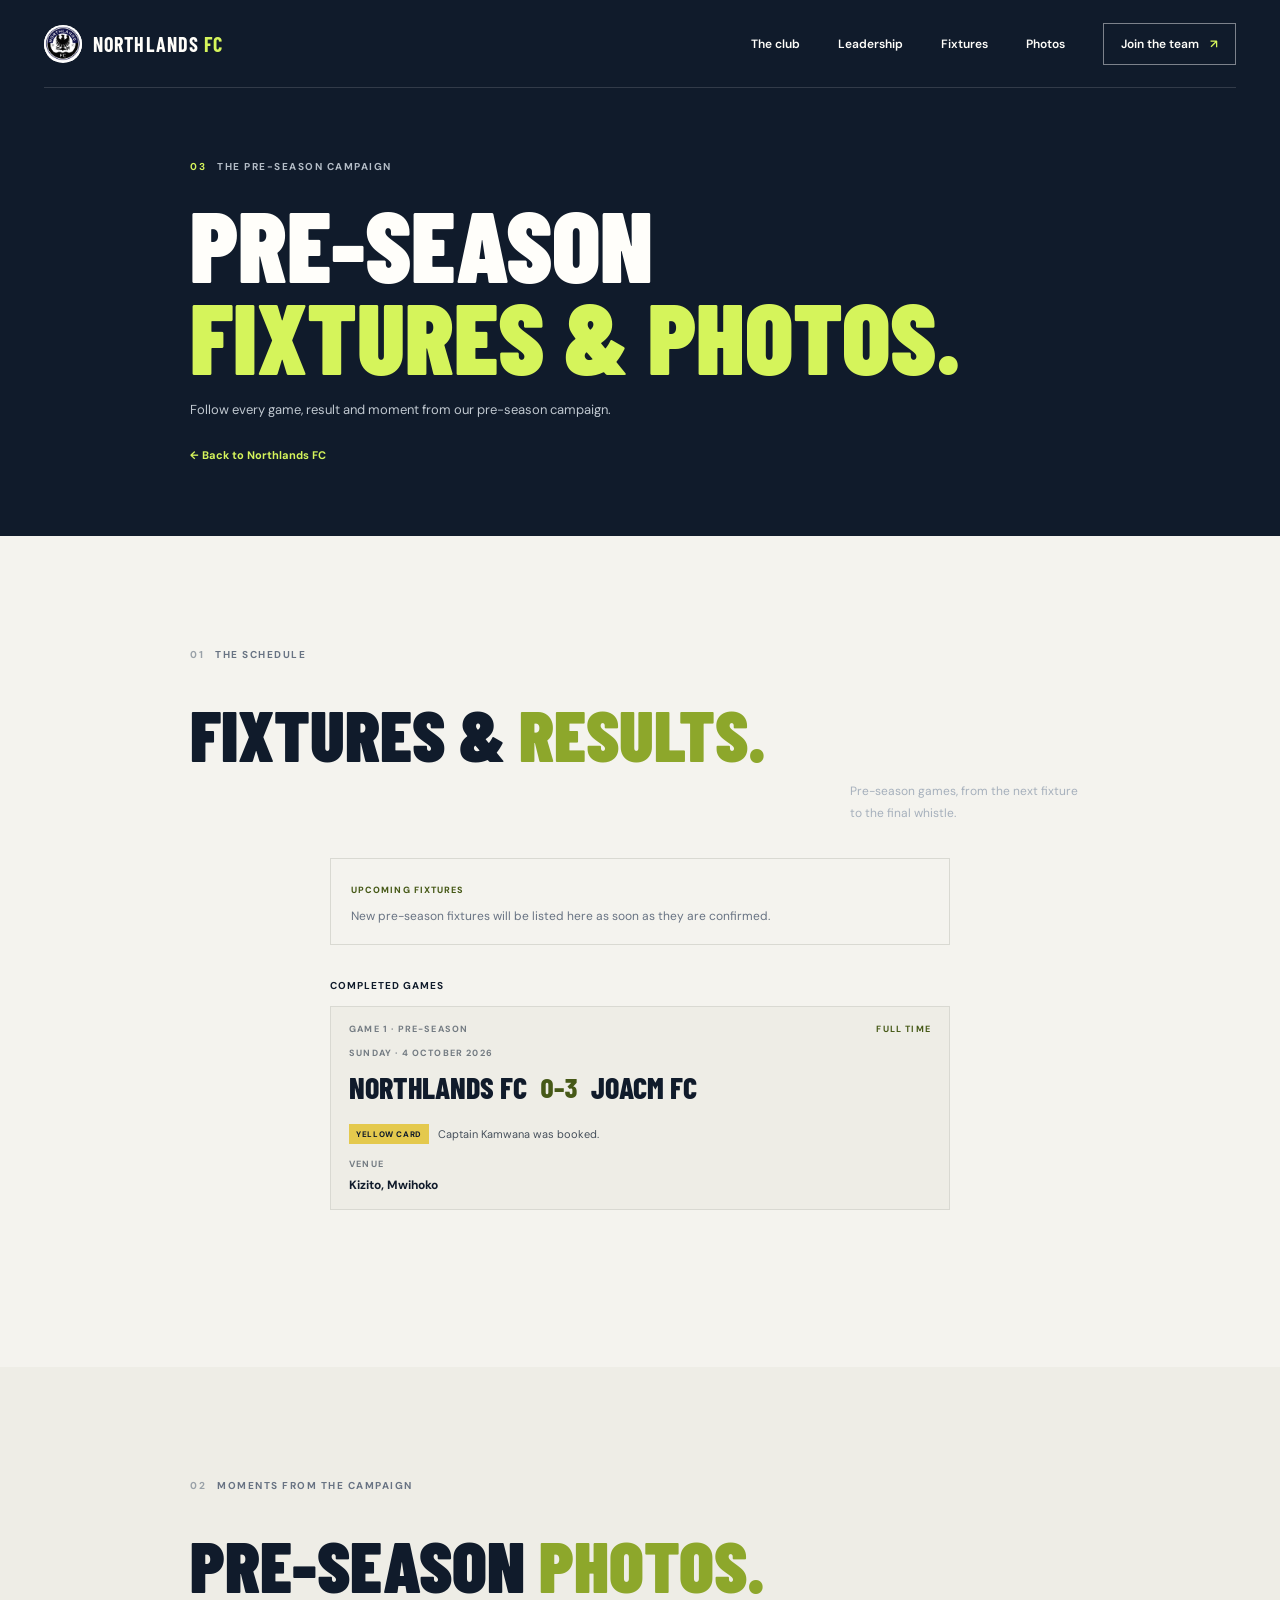
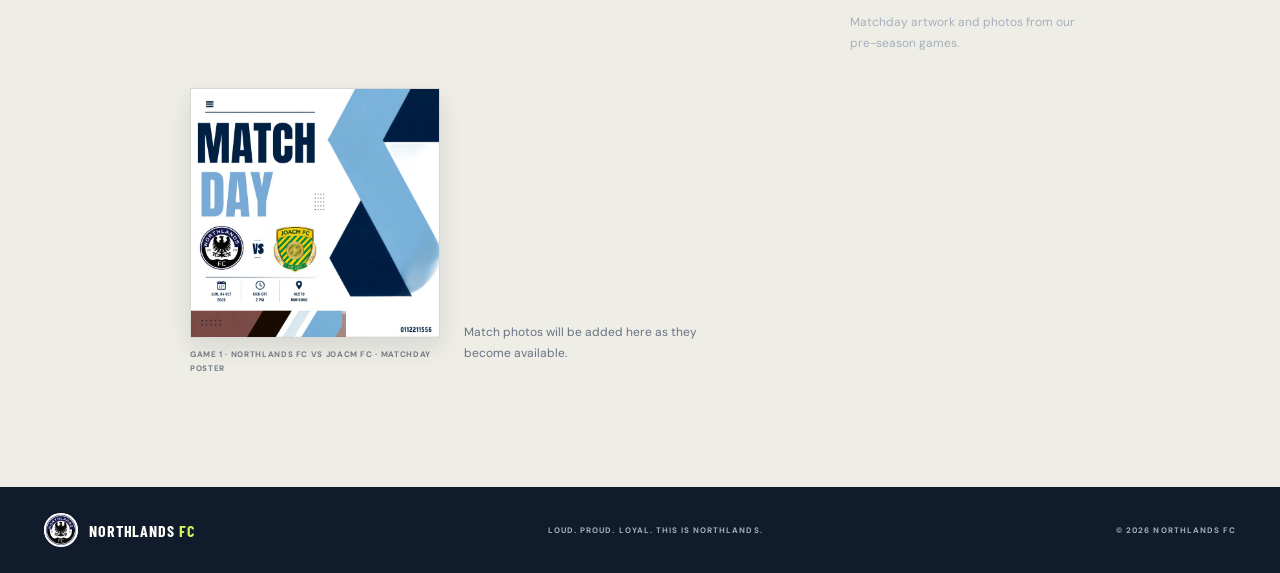
==== pre-season.html @ d0bb5c0c "Add pre-season fixtures and photos page Co-authored-by: Copilot <223556219+Copilot@users.noreply.git" ====
<!doctype html>
<html lang="en">
  <head>
    <meta charset="utf-8">
    <meta name="viewport" content="width=device-width, initial-scale=1">
    <meta name="theme-color" content="#101b2b">
    <meta name="description" content="Follow Northlands FC's pre-season fixtures, results and photos.">
    <title>Pre-season Fixtures &amp; Photos — Northlands FC</title>
    <link rel="preconnect" href="https://fonts.googleapis.com">
    <link rel="preconnect" href="https://fonts.gstatic.com" crossorigin>
    <link href="https://fonts.googleapis.com/css2?family=Barlow+Condensed:wght@500;600;700;800;900&family=DM+Sans:wght@400;500;600;700&display=swap" rel="stylesheet">
    <link rel="stylesheet" href="styles.css">
    <script src="script.js" defer></script>
  </head>
  <body>
    <header class="site-header">
      <div class="header-inner">
        <a class="brand" href="index.html#home" aria-label="Northlands FC home">
          <img class="brand-logo" src="assets/northlands-logo.jpeg" alt="">
          <span class="brand-name">NORTHLANDS <strong>FC</strong></span>
        </a>

        <button class="menu-toggle" type="button" aria-expanded="false" aria-controls="primary-navigation">
          <span class="menu-toggle-label">Menu</span>
          <span class="menu-icon" aria-hidden="true"><i></i><i></i></span>
        </button>

        <nav class="primary-navigation" id="primary-navigation" aria-label="Main navigation">
          <a href="index.html#club">The club</a>
          <a href="index.html#leadership">Leadership</a>
          <a href="#fixtures">Fixtures</a>
          <a href="#photos">Photos</a>
          <a class="nav-cta" href="index.html#community">Join the team <span aria-hidden="true">↗</span></a>
        </nav>
      </div>
    </header>

    <main>
      <section class="preseason-hero">
        <div class="preseason-hero-inner">
          <div class="section-label section-label-light"><span>03</span> THE PRE-SEASON CAMPAIGN</div>
          <h1>PRE-SEASON<br><span>FIXTURES &amp; PHOTOS.</span></h1>
          <p>Follow every game, result and moment from our pre-season campaign.</p>
          <a class="preseason-back-link" href="index.html#fixtures">← Back to Northlands FC</a>
        </div>
      </section>

      <section class="preseason-content section-pad" id="fixtures">
        <div class="section-heading">
          <div>
            <div class="section-label"><span>01</span> THE SCHEDULE</div>
            <h2>FIXTURES &amp; <span>RESULTS.</span></h2>
          </div>
          <p>Pre-season games, from the next fixture to the final whistle.</p>
        </div>

        <div class="preseason-upcoming">
          <span class="preseason-upcoming-label">UPCOMING FIXTURES</span>
          <p>New pre-season fixtures will be listed here as soon as they are confirmed.</p>
        </div>

        <h3 class="preseason-subheading">COMPLETED GAMES</h3>
        <div class="results-list">
          <article class="result-card">
            <div class="result-details">
              <div class="result-card-heading">
                <span class="result-round">GAME 1 · PRE-SEASON</span>
                <span class="result-status">FULL TIME</span>
              </div>
              <time class="result-date" datetime="2026-10-04">SUNDAY · 4 OCTOBER 2026</time>
              <div class="result-teams">
                <span>NORTHLANDS FC</span>
                <span class="result-score" aria-label="Northlands FC 0, JOACM FC 3">0–3</span>
                <span>JOACM FC</span>
              </div>
              <p class="result-event"><span class="result-event-label">YELLOW CARD</span> Captain Kamwana was booked.</p>
              <div class="result-venue"><span>VENUE</span><strong>Kizito, Mwihoko</strong></div>
            </div>
          </article>
        </div>
      </section>

      <section class="preseason-photos section-pad" id="photos">
        <div class="section-heading">
          <div>
            <div class="section-label"><span>02</span> MOMENTS FROM THE CAMPAIGN</div>
            <h2>PRE-SEASON <span>PHOTOS.</span></h2>
          </div>
          <p>Matchday artwork and photos from our pre-season games.</p>
        </div>
        <div class="preseason-gallery">
          <figure>
            <a href="assets/matchday-2026-10-04.jpeg" target="_blank" rel="noreferrer" aria-label="Open the Northlands FC vs JOACM FC matchday poster">
              <img src="assets/matchday-2026-10-04.jpeg" alt="Matchday poster for Northlands FC vs JOACM FC on Sunday 4 October 2026">
            </a>
            <figcaption>GAME 1 · NORTHLANDS FC VS JOACM FC · MATCHDAY POSTER</figcaption>
          </figure>
          <p class="preseason-gallery-note">Match photos will be added here as they become available.</p>
        </div>
      </section>
    </main>

    <footer class="site-footer">
      <a class="brand footer-brand" href="index.html#home">
        <img class="brand-logo" src="assets/northlands-logo.jpeg" alt="">
        <span class="brand-name">NORTHLANDS <strong>FC</strong></span>
      </a>
      <span class="footer-note">LOUD. PROUD. LOYAL. THIS IS NORTHLANDS.</span>
      <span class="copyright">© <span id="year"></span> NORTHLANDS FC</span>
    </footer>
  </body>
</html>
---- styles.css ----
:root {
  color-scheme: light;
  --ink: #101b2b;
  --ink-soft: #263548;
  --paper: #f4f3ee;
  --white: #fffefa;
  --lime: #d5f45b;
  --muted: #9aa2ad;
  --font-display: "Barlow Condensed", Impact, sans-serif;
  --font-body: "DM Sans", Arial, sans-serif;
}

* {
  box-sizing: border-box;
}

html {
  scroll-behavior: smooth;
  scroll-padding-top: 80px;
}

body {
  margin: 0;
  background: var(--paper);
  color: var(--ink);
  font-family: var(--font-body);
  -webkit-font-smoothing: antialiased;
}

a {
  color: inherit;
  text-decoration: none;
}

.site-header {
  position: absolute;
  z-index: 5;
  top: 0;
  left: 0;
  width: 100%;
  color: var(--white);
}

.header-inner {
  width: min(1240px, calc(100% - 88px));
  height: 88px;
  margin: 0 auto;
  display: flex;
  align-items: center;
  justify-content: space-between;
  border-bottom: 1px solid rgb(255 255 255 / 14%);
}

.brand {
  display: inline-flex;
  align-items: center;
  gap: 11px;
}

.brand-name {
  font-family: var(--font-display);
  font-size: 20px;
  font-weight: 700;
  letter-spacing: .055em;
}

.brand-name strong {
  color: var(--lime);
}

.brand-logo {
  width: 38px;
  height: 38px;
  object-fit: contain;
  border-radius: 50%;
  background: #fff;
}

.footer-brand .brand-logo {
  width: 34px;
  height: 34px;
}

.menu-toggle {
  display: none;
}

.primary-navigation {
  display: flex;
  align-items: center;
  gap: 38px;
  font-size: 12px;
  font-weight: 600;
}

.primary-navigation > a:not(.nav-cta) {
  transition: color .2s ease;
}

.primary-navigation > a:not(.nav-cta):hover {
  color: var(--lime);
}

.nav-cta {
  padding: 12px 17px;
  border: 1px solid rgb(255 255 255 / 45%);
  transition: color .2s ease, background .2s ease, border-color .2s ease;
}

.nav-cta span {
  margin-left: 8px;
  color: var(--lime);
}

.nav-cta:hover {
  color: var(--ink);
  background: var(--lime);
  border-color: var(--lime);
}

.nav-cta:hover span {
  color: var(--ink);
}

.hero {
  position: relative;
  min-height: 680px;
  height: min(850px, 100svh);
  overflow: hidden;
  display: flex;
  align-items: center;
  color: var(--white);
  background: var(--ink);
}

.hero::before {
  position: absolute;
  inset: 0;
  content: "";
  opacity: .16;
  background-image: radial-gradient(rgb(255 255 255 / 30%) .65px, transparent .65px);
  background-size: 7px 7px;
  mask-image: linear-gradient(90deg, transparent 15%, #000 100%);
}

.hero::after {
  position: absolute;
  top: -28%;
  right: -8%;
  width: 68%;
  height: 145%;
  content: "";
  background: linear-gradient(145deg, transparent 28%, rgb(213 244 91 / 5%) 28.2%, rgb(213 244 91 / 5%) 28.5%, transparent 28.7%);
  transform: rotate(-7deg);
}

.hero-grid {
  position: absolute;
  inset: 0;
  opacity: .13;
  background: linear-gradient(90deg, transparent 49.9%, #667183 50%, transparent 50.1%), linear-gradient(0deg, transparent 49.9%, #667183 50%, transparent 50.1%);
  background-size: 100px 100px;
  mask-image: linear-gradient(90deg, transparent, #000 100%);
}

.hero-content {
  position: relative;
  z-index: 2;
  width: min(1240px, calc(100% - 88px));
  margin: -16px auto 0;
}

.eyebrow,
.section-label {
  display: flex;
  align-items: center;
  gap: 11px;
  margin: 0 0 25px;
  color: #687383;
  font-size: 10px;
  font-weight: 700;
  letter-spacing: .15em;
}

.hero .eyebrow {
  color: var(--lime);
}

.eyebrow-line {
  width: 26px;
  height: 1px;
  background: var(--lime);
}

h1,
h2,
h3,
p {
  margin-top: 0;
}

.hero h1,
.club-section h2,
.leadership-section h2,
.fixtures-section h2,
.community-section h2 {
  margin-bottom: 0;
  font-family: var(--font-display);
  font-weight: 800;
  letter-spacing: -.015em;
  line-height: .83;
}

.hero h1 {
  font-size: clamp(66px, 9.3vw, 132px);
}

.hero h1 span,
.club-section h2 span,
.leadership-section h2 span,
.fixtures-section h2 span,
.community-section h2 span {
  color: var(--lime);
}

.hero-copy {
  max-width: 410px;
  margin: 26px 0 29px;
  color: #bdc4cc;
  font-size: 14px;
  line-height: 1.8;
}

.hero-actions {
  display: flex;
  align-items: center;
  gap: 27px;
}

.button {
  display: inline-flex;
  align-items: center;
  justify-content: space-between;
  gap: 24px;
  min-width: 160px;
  padding: 15px 17px;
  font-size: 10px;
  font-weight: 700;
  letter-spacing: .08em;
  transition: transform .2s ease, background .2s ease;
}

.button:hover {
  transform: translateY(-2px);
}

.button-primary {
  color: var(--ink);
  background: var(--lime);
}

.button-primary:hover {
  background: #e2ff77;
}

.button span {
  font-size: 16px;
}

.text-link {
  color: #e6e7e7;
  font-size: 11px;
  font-weight: 600;
}

.text-link span {
  margin-left: 7px;
  color: var(--lime);
}

.hero-art {
  position: absolute;
  top: 50%;
  right: max(7.3%, calc((100vw - 1240px) / 2));
  width: min(34vw, 430px);
  aspect-ratio: 1;
  display: grid;
  place-items: center;
  transform: translateY(-45%);
}

.orbit {
  position: absolute;
  border: 1px solid rgb(213 244 91 / 22%);
  border-radius: 50%;
}

.orbit-one {
  inset: 4%;
}

.orbit-two {
  inset: 14%;
  border-color: rgb(255 255 255 / 12%);
}

.orbit-one::before,
.orbit-two::after {
  position: absolute;
  width: 7px;
  height: 7px;
  content: "";
  background: var(--lime);
  border-radius: 50%;
}

.orbit-one::before {
  top: 20%;
  right: 11%;
}

.orbit-two::after {
  bottom: 14%;
  left: 5%;
  width: 5px;
  height: 5px;
  background: #fff;
}

.hero-logo {
  position: relative;
  width: 52%;
  height: 52%;
  object-fit: contain;
  border-radius: 50%;
  outline: 1px solid rgb(213 244 91 / 45%);
  outline-offset: 8px;
  transform: perspective(600px) rotateY(-8deg) rotate(-2deg);
  box-shadow: 18px 18px 0 rgb(213 244 91 / 5%);
}

.art-caption {
  position: absolute;
  right: 6%;
  bottom: 8%;
  color: #a6afb8;
  font-size: 8px;
  font-weight: 700;
  letter-spacing: .17em;
}

.hero-footer {
  position: absolute;
  right: 0;
  bottom: 0;
  left: 0;
  z-index: 2;
  display: flex;
  justify-content: space-between;
  padding: 20px max(44px, calc((100vw - 1240px) / 2));
  border-top: 1px solid rgb(255 255 255 / 14%);
  color: #9ba5b0;
  font-size: 8px;
  font-weight: 700;
  letter-spacing: .16em;
}

.hero-footer a span {
  padding-left: 7px;
  color: var(--lime);
  font-size: 13px;
}

.section-pad {
  padding: 112px max(44px, calc((100vw - 1120px) / 2));
}

.club-section {
  background: var(--paper);
}

.section-label {
  margin-bottom: 38px;
}

.section-label span {
  color: #99a1a8;
}

.club-layout {
  display: grid;
  grid-template-columns: 1.15fr .85fr;
  align-items: end;
  gap: 10%;
}

.club-section h2,
.fixtures-section h2 {
  font-size: clamp(57px, 7.2vw, 96px);
}

.club-section h2 span,
.fixtures-section h2 span {
  color: #8da72b;
}

.club-copy {
  max-width: 380px;
  padding-bottom: 5px;
}

.club-copy .lead {
  margin-bottom: 12px;
  font-size: 19px;
  font-weight: 700;
}

.club-copy p:not(.lead) {
  margin-bottom: 20px;
  color: #636c75;
  font-size: 13px;
  line-height: 1.9;
}

.underlined-link {
  display: inline-block;
  padding-bottom: 6px;
  border-bottom: 1px solid #a3b64a;
  font-size: 11px;
  font-weight: 700;
}

.underlined-link span {
  margin-left: 13px;
}

.values-row {
  display: grid;
  grid-template-columns: repeat(3, 1fr);
  gap: 24px;
  margin-top: 81px;
  border-top: 1px solid #d9d9d2;
}

.value-item {
  display: flex;
  align-items: center;
  gap: 15px;
  padding-top: 19px;
  font-family: var(--font-display);
  font-size: 21px;
  font-weight: 700;
  letter-spacing: .04em;
}

.value-number {
  color: #929991;
  font-family: var(--font-body);
  font-size: 9px;
  font-weight: 700;
}

.leadership-section {
  color: var(--white);
  background: var(--ink);
}

.section-heading {
  display: flex;
  align-items: end;
  justify-content: space-between;
  gap: 30px;
  margin-bottom: 46px;
}

.section-label-light {
  color: #b4bdc7;
}

.section-label-light span {
  color: var(--lime);
}

.leadership-section h2 {
  font-size: clamp(58px, 7vw, 88px);
}

.section-heading > p {
  max-width: 240px;
  margin: 0 0 3px;
  color: #a6b0bc;
  font-size: 12px;
  line-height: 1.8;
}

.leadership-grid {
  display: grid;
  grid-template-columns: repeat(3, 1fr);
  gap: 12px;
}

.leader-card {
  position: relative;
  min-height: 265px;
  padding: 18px;
  overflow: hidden;
  background: #1a293c;
  transition: transform .25s ease, background .25s ease;
}

.leader-card:hover {
  transform: translateY(-5px);
  background: #22344a;
}

.leader-featured {
  background: #25364a;
}

.leader-top {
  position: relative;
  z-index: 1;
  display: flex;
  align-items: center;
  justify-content: space-between;
}

.leader-number,
.leader-role {
  color: #b7c1cb;
  font-size: 8px;
  font-weight: 700;
  letter-spacing: .13em;
}

.leader-mark {
  color: var(--lime);
  font-size: 15px;
}

.leader-monogram {
  position: absolute;
  top: 31px;
  right: 13px;
  color: rgb(255 255 255 / 5%);
  font-family: var(--font-display);
  font-size: 190px;
  font-weight: 800;
  line-height: .9;
}

.leader-info {
  position: absolute;
  right: 18px;
  bottom: 19px;
  left: 18px;
}

.leader-role {
  color: var(--lime);
}

.leader-info h3 {
  position: relative;
  margin: 7px 0 0;
  font-family: var(--font-display);
  font-size: clamp(26px, 2.6vw, 38px);
  font-weight: 700;
  letter-spacing: .02em;
}

.leader-copyright {
  display: block;
  margin-top: 5px;
  color: #a6b0bc;
  font-size: 7px;
  font-weight: 600;
  letter-spacing: .1em;
}

.fixtures-section {
  background: var(--paper);
}

.fixtures-heading {
  align-items: end;
  margin-bottom: 39px;
}

.fixtures-section h2 {
  font-size: clamp(54px, 6.4vw, 82px);
}

.results-intro {
  max-width: 250px;
  margin-bottom: 7px;
  color: #687383;
  font-size: 12px;
  line-height: 1.7;
}

.results-heading-link {
  display: inline-block;
}

.results-link-label {
  display: inline-block;
  margin-top: 8px;
  padding-bottom: 6px;
  border-bottom: 1px solid #a3b64a;
  font-size: 9px;
  font-weight: 700;
  letter-spacing: .08em;
}

.results-link-label span {
  margin-left: 8px;
}

.results-list {
  max-width: 620px;
  margin: 0 auto;
  display: grid;
  gap: 14px;
}

.result-card {
  display: grid;
  grid-template-columns: minmax(0, 1fr);
  gap: 14px;
  padding: 16px 18px;
  border: 1px solid #d9d9d2;
  background: #eeede6;
}

.result-card-heading {
  display: flex;
  align-items: center;
  justify-content: space-between;
  gap: 12px;
}

.result-round,
.result-status,
.result-date,
.result-venue > span {
  color: #737b82;
  font-size: 9px;
  font-weight: 700;
  letter-spacing: .13em;
}

.result-status {
  color: #465917;
}

.result-date {
  display: block;
  margin-top: 12px;
}

.result-teams {
  display: flex;
  align-items: center;
  flex-wrap: wrap;
  gap: 13px;
  margin: 10px 0 19px;
  font-family: var(--font-display);
  font-size: clamp(21px, 2.6vw, 30px);
  font-weight: 800;
}

.result-score {
  color: #465917;
  font-size: .9em;
  font-variant-numeric: tabular-nums;
}

.result-event {
  display: flex;
  align-items: center;
  gap: 9px;
  margin: 0 0 14px;
  color: #46505b;
  font-size: 11px;
}

.result-event-label {
  padding: 5px 7px;
  background: #e4c94d;
  color: #101b2b;
  font-size: 8px;
  font-weight: 800;
  letter-spacing: .08em;
}

.result-venue {
  display: grid;
  gap: 7px;
}

.result-venue strong {
  font-size: 12px;
}

.result-poster-link {
  display: block;
  width: min(100%, 150px);
  margin: 0 auto;
  line-height: 0;
}

.result-poster {
  display: block;
  width: 100%;
  height: auto;
  border: 1px solid rgb(16 27 43 / 10%);
  box-shadow: 0 10px 24px rgb(16 27 43 / 10%);
}

.preseason-hero {
  padding: 160px max(44px, calc((100vw - 1120px) / 2)) 72px;
  color: var(--white);
  background: var(--ink);
}

.preseason-hero-inner {
  max-width: 900px;
  margin: 0 auto;
}

.preseason-hero .section-label {
  margin-bottom: 24px;
}

.preseason-hero h1 {
  margin-bottom: 17px;
  font-family: var(--font-display);
  font-size: clamp(58px, 8vw, 100px);
  font-weight: 900;
  line-height: .92;
}

.preseason-hero h1 span {
  color: var(--lime);
}

.preseason-hero p {
  max-width: 460px;
  margin-bottom: 22px;
  color: #c0c8d0;
  font-size: 13px;
  line-height: 1.8;
}

.preseason-back-link {
  color: var(--lime);
  font-size: 11px;
  font-weight: 700;
}

.preseason-content > .section-heading,
.preseason-photos > .section-heading {
  max-width: 900px;
  margin: 0 auto 30px;
}

.preseason-content h2,
.preseason-photos h2 {
  font-family: var(--font-display);
  font-size: clamp(48px, 6vw, 72px);
  font-weight: 900;
  line-height: .95;
}

.preseason-content h2 span,
.preseason-photos h2 span {
  color: #8da72b;
}

.preseason-content .results-list {
  margin-bottom: 45px;
}

.preseason-upcoming {
  max-width: 620px;
  margin: 0 auto 34px;
  padding: 18px 20px;
  border: 1px solid #d9d9d2;
}

.preseason-upcoming-label {
  color: #465917;
  font-size: 9px;
  font-weight: 800;
  letter-spacing: .12em;
}

.preseason-upcoming p {
  margin: 8px 0 0;
  color: #687383;
  font-size: 12px;
  line-height: 1.7;
}

.preseason-subheading {
  max-width: 620px;
  margin: 0 auto 14px;
  font-size: 10px;
  letter-spacing: .1em;
}

.preseason-photos {
  background: #eeede6;
}

.preseason-gallery {
  max-width: 900px;
  margin: 0 auto;
  display: flex;
  align-items: end;
  flex-wrap: wrap;
  gap: 24px;
}

.preseason-gallery figure {
  width: min(100%, 250px);
  margin: 0;
}

.preseason-gallery img {
  display: block;
  width: 100%;
  height: auto;
  border: 1px solid rgb(16 27 43 / 10%);
  box-shadow: 0 10px 24px rgb(16 27 43 / 10%);
}

.preseason-gallery figcaption {
  margin-top: 10px;
  color: #737b82;
  font-size: 8px;
  font-weight: 700;
  letter-spacing: .08em;
  line-height: 1.7;
}

.preseason-gallery-note {
  max-width: 270px;
  color: #687383;
  font-size: 12px;
  line-height: 1.7;
}

.community-section {
  position: relative;
  overflow: hidden;
  color: var(--white);
  background: #8da72b;
}

.community-inner {
  position: relative;
  z-index: 1;
  width: min(1120px, calc(100% - 88px));
  margin: 0 auto;
  padding: 83px 0 88px;
}

.community-section .section-label {
  color: #f1f6de;
  margin-bottom: 28px;
}

.community-section .section-label span {
  color: var(--ink);
}

.community-section h2 {
  font-size: clamp(68px, 9vw, 112px);
}

.community-section h2 span {
  color: var(--ink);
}

.community-section p {
  max-width: 370px;
  margin: 20px 0 27px;
  color: #f3f5e9;
  font-size: 13px;
  line-height: 1.8;
}

.contact-details {
  display: flex;
  flex-wrap: wrap;
  gap: 38px;
  margin-top: 32px;
}

.contact-item {
  display: grid;
  gap: 9px;
}

.contact-label {
  color: #e4edc5;
  font-size: 8px;
  font-weight: 700;
  letter-spacing: .14em;
}

.contact-value {
  color: var(--white);
  font-size: 13px;
  font-weight: 600;
}

.contact-value span {
  margin-left: 6px;
  color: var(--ink);
}

.button-dark {
  color: var(--white);
  background: var(--ink);
}

.button-dark:hover {
  background: #273951;
}

.community-decoration {
  position: absolute;
  top: 50%;
  right: -3%;
  color: rgb(255 255 255 / 8%);
  font-family: var(--font-display);
  font-size: min(48vw, 620px);
  font-weight: 900;
  line-height: .8;
  transform: translateY(-50%);
}

.site-footer {
  min-height: 86px;
  display: flex;
  align-items: center;
  justify-content: space-between;
  padding: 16px max(44px, calc((100vw - 1240px) / 2));
  color: var(--white);
  background: var(--ink);
}

.footer-brand .brand-name {
  font-size: 16px;
}

.footer-note,
.copyright {
  color: #a6b0bc;
  font-size: 8px;
  font-weight: 700;
  letter-spacing: .13em;
}

@media (max-width: 850px) {
  .header-inner,
  .hero-content {
    width: calc(100% - 48px);
  }

  .primary-navigation {
    gap: 22px;
  }

  .hero {
    min-height: 700px;
    height: 100svh;
  }

  .hero-art {
    right: 2%;
    width: 42vw;
    opacity: .7;
  }

  .hero h1 {
    font-size: clamp(64px, 11vw, 100px);
  }

  .section-pad {
    padding: 86px 35px;
  }

  .leadership-grid {
    grid-template-columns: repeat(2, 1fr);
  }

  .leader-card {
    min-height: 240px;
  }

  .community-inner {
    width: calc(100% - 70px);
  }
}

@media (max-width: 600px) {
  html {
    scroll-padding-top: 68px;
  }

  .header-inner {
    width: calc(100% - 40px);
    height: 70px;
  }

  .brand-name {
    font-size: 17px;
  }

  .menu-toggle {
    display: inline-flex;
    align-items: center;
    gap: 10px;
    padding: 10px 0 10px 10px;
    color: var(--white);
    border: 0;
    background: transparent;
    font: inherit;
    font-size: 10px;
    font-weight: 700;
    cursor: pointer;
  }

  .menu-icon {
    display: grid;
    gap: 5px;
  }

  .menu-icon i {
    display: block;
    width: 19px;
    height: 1px;
    background: var(--lime);
    transition: transform .2s ease;
  }

  .menu-toggle[aria-expanded="true"] .menu-icon i:first-child {
    transform: translateY(3px) rotate(45deg);
  }

  .menu-toggle[aria-expanded="true"] .menu-icon i:last-child {
    transform: translateY(-3px) rotate(-45deg);
  }

  .primary-navigation {
    position: absolute;
    top: 70px;
    right: 0;
    left: 0;
    display: none;
    align-items: stretch;
    gap: 0;
    padding: 8px 20px 19px;
    background: var(--ink);
    border-bottom: 1px solid rgb(255 255 255 / 14%);
  }

  .primary-navigation.is-open {
    display: flex;
    flex-direction: column;
  }

  .primary-navigation > a:not(.nav-cta) {
    padding: 15px 4px;
    border-bottom: 1px solid rgb(255 255 255 / 10%);
  }

  .nav-cta {
    margin-top: 14px;
    text-align: center;
  }

  .hero {
    min-height: 700px;
    height: 100svh;
    max-height: 900px;
    align-items: flex-start;
  }

  .hero::after {
    right: -40%;
    width: 100%;
  }

  .hero-content {
    width: calc(100% - 40px);
    margin-top: 159px;
  }

  .eyebrow {
    margin-bottom: 21px;
  }

  .hero h1 {
    font-size: clamp(63px, 14vw, 88px);
  }

  .hero-copy {
    max-width: 330px;
    margin: 23px 0 23px;
    font-size: 12px;
  }

  .hero-art {
    top: auto;
    right: -9%;
    bottom: 75px;
    width: 49vw;
    min-width: 185px;
    opacity: .38;
    transform: none;
  }

  .hero-footer {
    padding: 16px 20px;
    font-size: 7px;
  }

  .hero-footer > span {
    max-width: 145px;
    line-height: 1.5;
  }

  .section-pad {
    padding: 70px 22px;
  }

  .section-label {
    margin-bottom: 27px;
    font-size: 9px;
  }

  .club-layout {
    grid-template-columns: 1fr;
    gap: 27px;
  }

  .club-section h2 {
    font-size: clamp(60px, 14vw, 80px);
  }

  .club-copy .lead {
    font-size: 17px;
  }

  .values-row {
    gap: 10px;
    margin-top: 49px;
  }

  .value-item {
    align-items: flex-start;
    flex-direction: column;
    gap: 8px;
    font-size: 17px;
  }

  .section-heading {
    align-items: flex-start;
    flex-direction: column;
    gap: 16px;
    margin-bottom: 30px;
  }

  .leadership-section h2,
  .fixtures-section h2 {
    font-size: clamp(54px, 12vw, 74px);
  }

  .section-heading > p {
    max-width: 290px;
  }

  .leadership-grid {
    gap: 9px;
  }

  .leader-card {
    min-height: 205px;
    padding: 13px;
  }

  .leader-number {
    font-size: 7px;
    letter-spacing: .08em;
  }

  .leader-info {
    right: 13px;
    bottom: 15px;
    left: 13px;
  }

  .leader-info h3 {
    font-size: clamp(23px, 7vw, 33px);
  }

  .leader-monogram {
    top: 43px;
    right: 3px;
    font-size: 150px;
  }

  .fixtures-heading {
    gap: 12px;
  }

  .preseason-hero {
    padding: 125px 24px 58px;
  }

  .preseason-content > .section-heading,
  .preseason-photos > .section-heading {
    margin-bottom: 24px;
  }

  .preseason-upcoming {
    padding: 16px;
  }

  .preseason-gallery {
    align-items: flex-start;
    flex-direction: column;
    gap: 15px;
  }

  .preseason-gallery figure {
    width: min(100%, 220px);
  }

  .result-card {
    gap: 14px;
    padding: 16px 17px;
  }

  .result-teams {
    gap: 9px;
    font-size: clamp(21px, 6.5vw, 27px);
  }

  .results-intro {
    max-width: 310px;
  }

  .community-inner {
    width: calc(100% - 44px);
    padding: 68px 0 72px;
  }

  .community-section h2 {
    font-size: clamp(68px, 15vw, 94px);
  }

  .community-section p {
    max-width: 300px;
    font-size: 12px;
  }

  .community-decoration {
    right: -13%;
    font-size: 72vw;
  }

  .site-footer {
    min-height: 115px;
    flex-wrap: wrap;
    gap: 14px;
    padding: 20px 22px;
  }

  .footer-note {
    display: none;
  }
}

@media (prefers-reduced-motion: reduce) {
  *,
  *::before,
  *::after {
    scroll-behavior: auto !important;
    transition-duration: .01ms !important;
  }
}
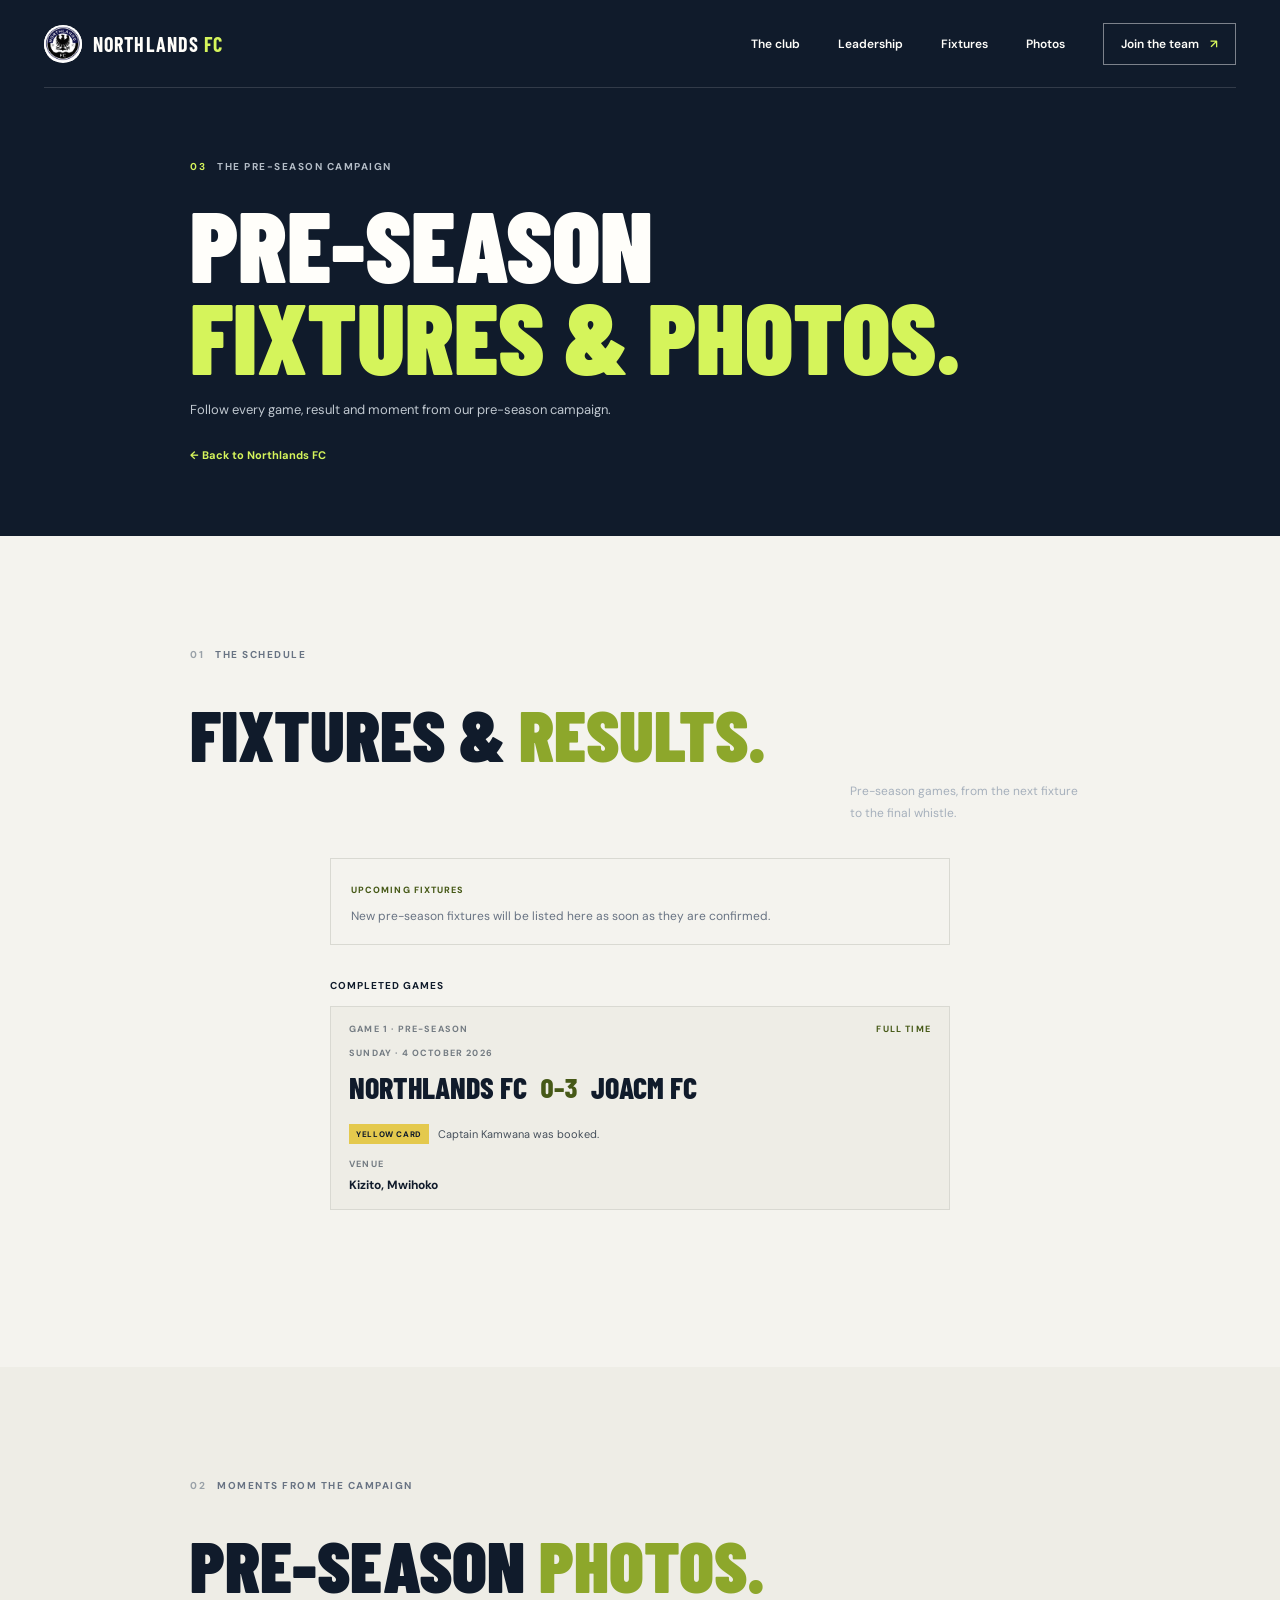
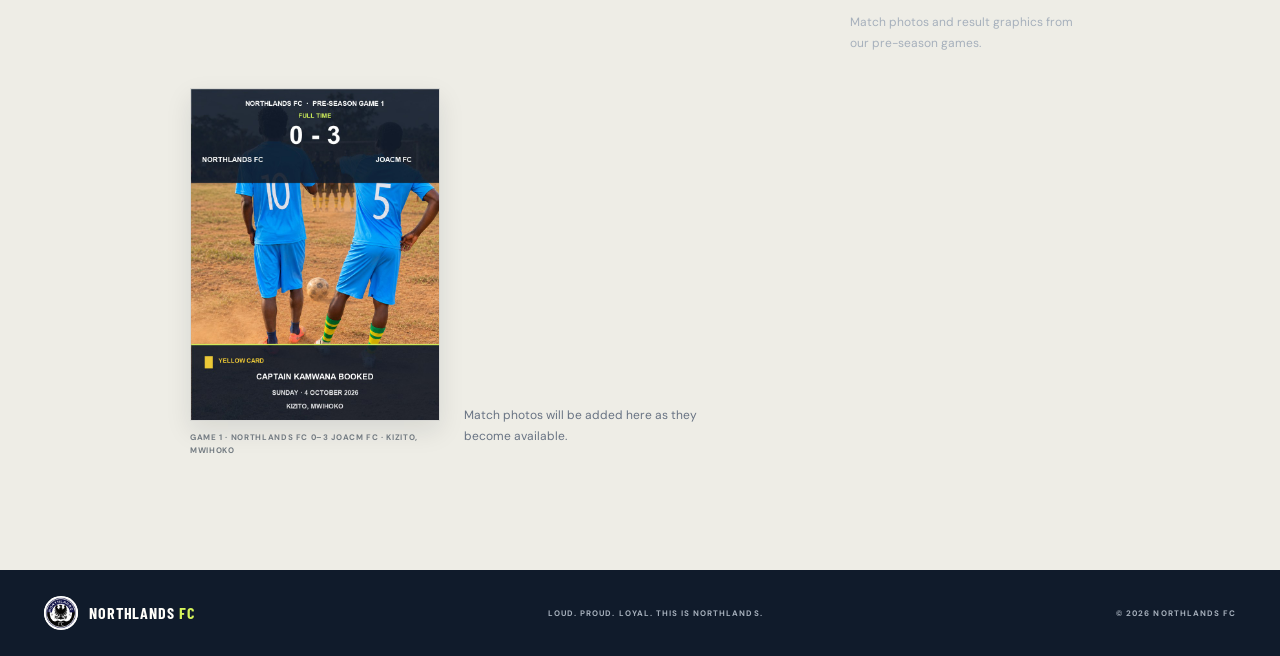
==== commit 3c1c0ae5: "Add match result graphic using supplied photo Co-authored-by: Copilot <223556219+Copilot@users.norep" ====
--- a/pre-season.html
+++ b/pre-season.html
@@ -86,14 +86,14 @@
             <div class="section-label"><span>02</span> MOMENTS FROM THE CAMPAIGN</div>
             <h2>PRE-SEASON <span>PHOTOS.</span></h2>
           </div>
-          <p>Matchday artwork and photos from our pre-season games.</p>
+          <p>Match photos and result graphics from our pre-season games.</p>
         </div>
         <div class="preseason-gallery">
           <figure>
-            <a href="assets/matchday-2026-10-04.jpeg" target="_blank" rel="noreferrer" aria-label="Open the Northlands FC vs JOACM FC matchday poster">
-              <img src="assets/matchday-2026-10-04.jpeg" alt="Matchday poster for Northlands FC vs JOACM FC on Sunday 4 October 2026">
+            <a href="assets/preseason-game-1-result.jpg" target="_blank" rel="noreferrer" aria-label="Open the Northlands FC vs JOACM FC match photo with the final result">
+              <img src="assets/preseason-game-1-result.jpg" alt="Northlands FC lost 0 to 3 against JOACM FC on 4 October 2026 at Kizito, Mwihoko. Captain Kamwana received a yellow card.">
             </a>
-            <figcaption>GAME 1 · NORTHLANDS FC VS JOACM FC · MATCHDAY POSTER</figcaption>
+            <figcaption>GAME 1 · NORTHLANDS FC 0–3 JOACM FC · KIZITO, MWIHOKO</figcaption>
           </figure>
           <p class="preseason-gallery-note">Match photos will be added here as they become available.</p>
         </div>
--- a/styles.css
+++ b/styles.css
@@ -705,7 +705,7 @@
 
 .result-poster-link {
   display: block;
-  width: min(100%, 150px);
+  width: min(100%, 220px);
   margin: 0 auto;
   line-height: 0;
 }
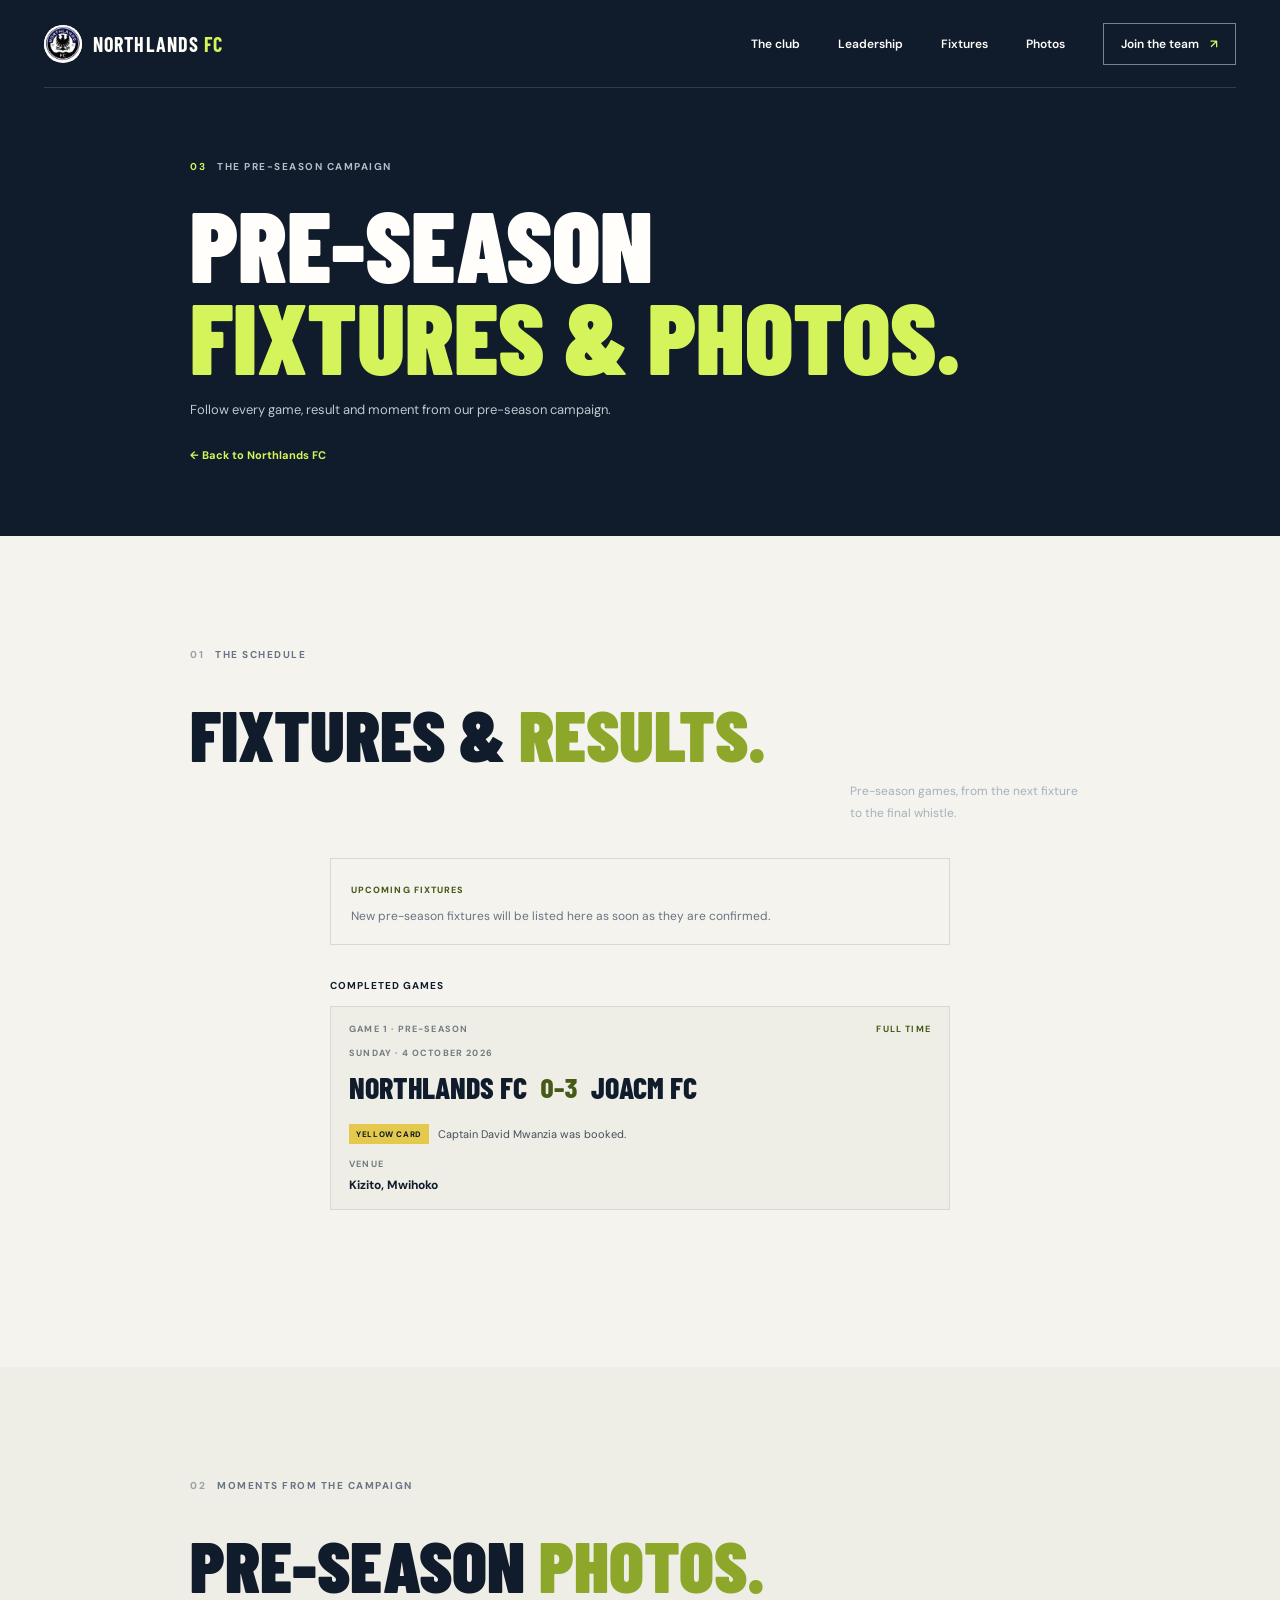
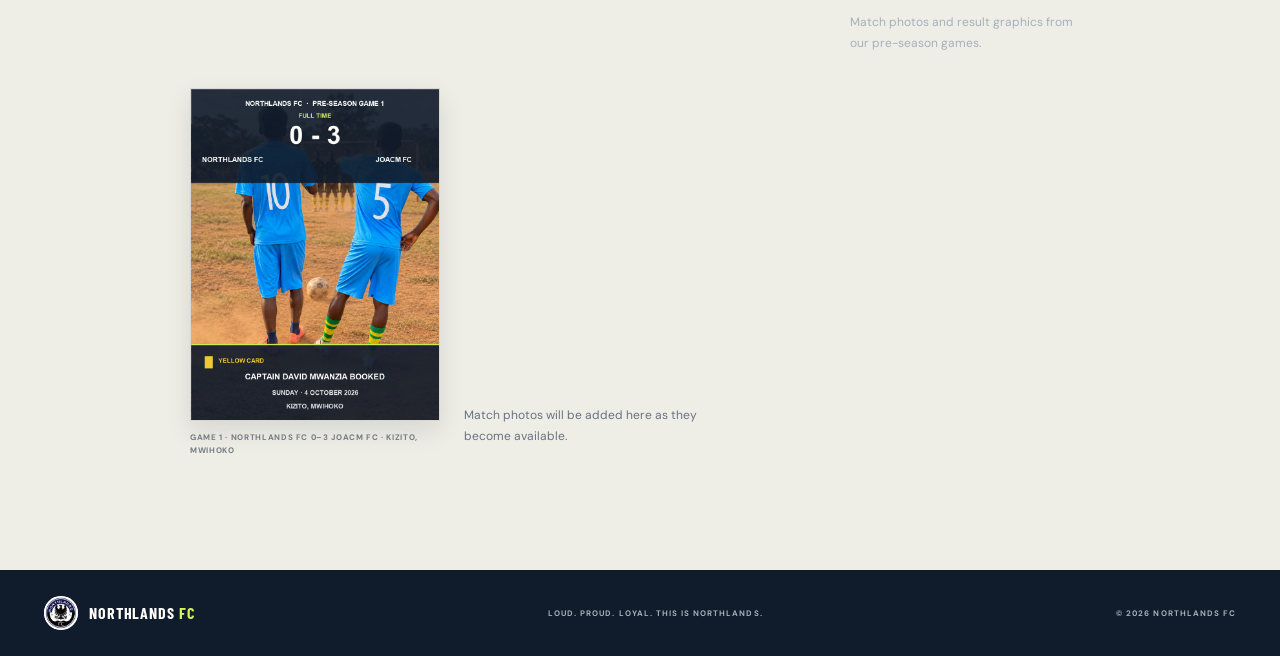
==== commit a06bc7b5: "Update captain name to David Mwanzia Co-authored-by: Copilot <223556219+Copilot@users.noreply.github" ====
--- a/pre-season.html
+++ b/pre-season.html
@@ -73,7 +73,7 @@
                 <span class="result-score" aria-label="Northlands FC 0, JOACM FC 3">0–3</span>
                 <span>JOACM FC</span>
               </div>
-              <p class="result-event"><span class="result-event-label">YELLOW CARD</span> Captain Kamwana was booked.</p>
+              <p class="result-event"><span class="result-event-label">YELLOW CARD</span> Captain David Mwanzia was booked.</p>
               <div class="result-venue"><span>VENUE</span><strong>Kizito, Mwihoko</strong></div>
             </div>
           </article>
@@ -91,7 +91,7 @@
         <div class="preseason-gallery">
           <figure>
             <a href="assets/preseason-game-1-result.jpg" target="_blank" rel="noreferrer" aria-label="Open the Northlands FC vs JOACM FC match photo with the final result">
-              <img src="assets/preseason-game-1-result.jpg" alt="Northlands FC lost 0 to 3 against JOACM FC on 4 October 2026 at Kizito, Mwihoko. Captain Kamwana received a yellow card.">
+              <img src="assets/preseason-game-1-result.jpg" alt="Northlands FC lost 0 to 3 against JOACM FC on 4 October 2026 at Kizito, Mwihoko. Captain David Mwanzia received a yellow card.">
             </a>
             <figcaption>GAME 1 · NORTHLANDS FC 0–3 JOACM FC · KIZITO, MWIHOKO</figcaption>
           </figure>
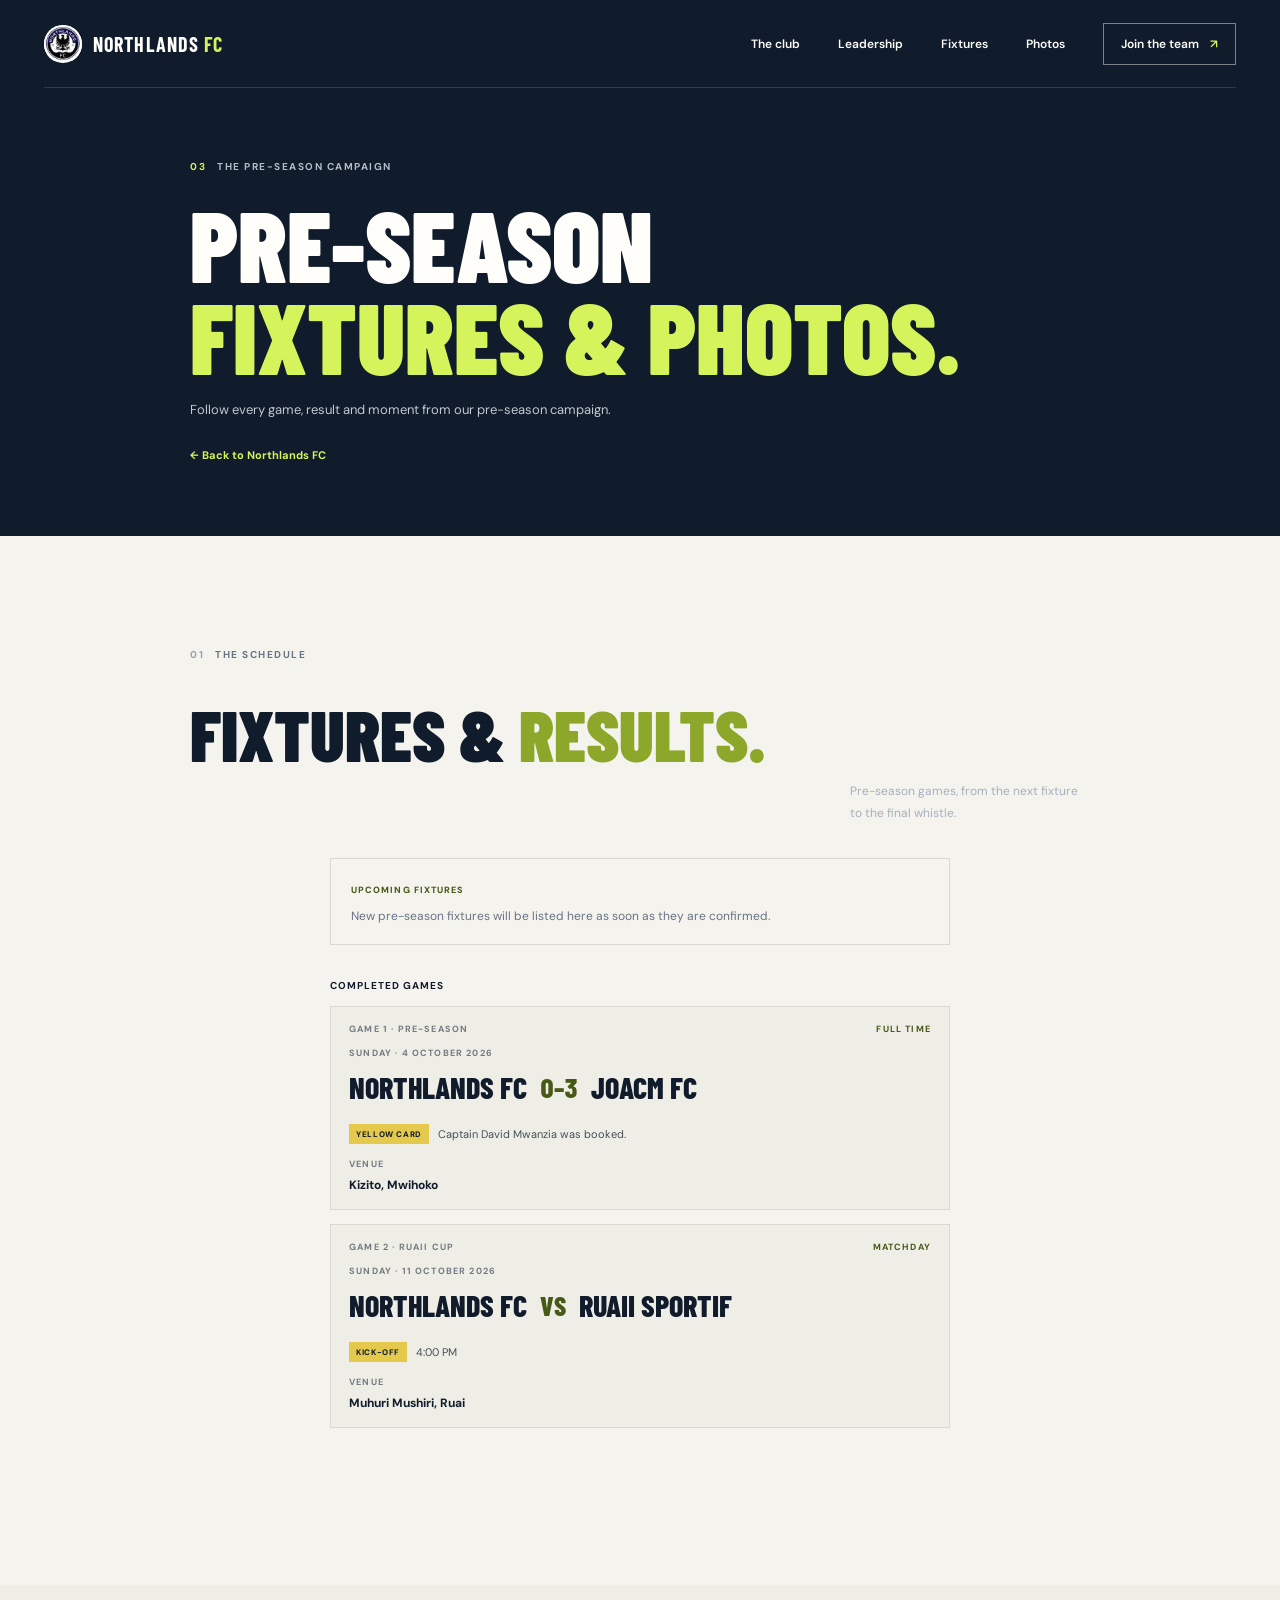
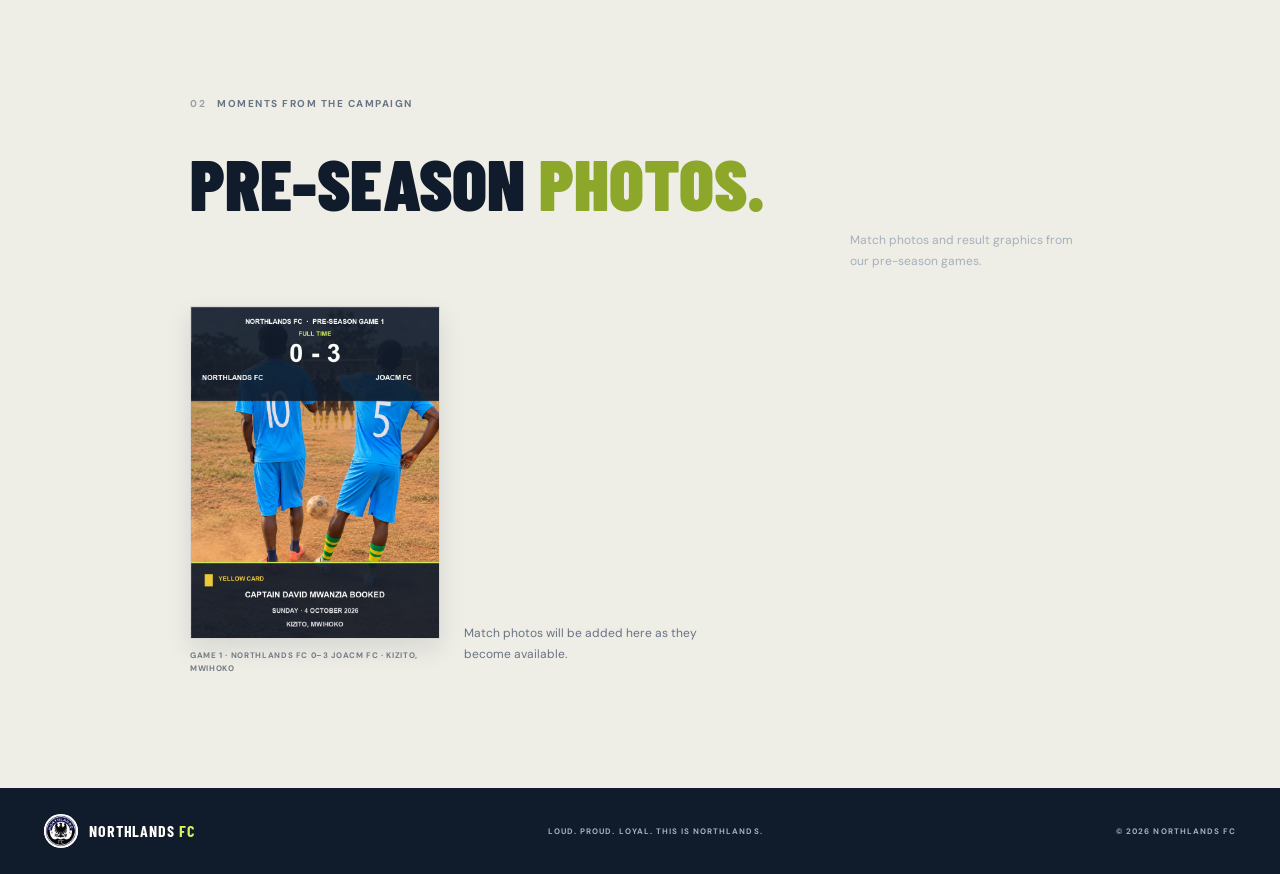
==== commit 8f00eaef: "Add Ruaii Cup pre-season fixture Co-authored-by: Copilot <223556219+Copilot@users.noreply.github.com" ====
--- a/pre-season.html
+++ b/pre-season.html
@@ -77,6 +77,23 @@
               <div class="result-venue"><span>VENUE</span><strong>Kizito, Mwihoko</strong></div>
             </div>
           </article>
+
+          <article class="result-card">
+            <div class="result-details">
+              <div class="result-card-heading">
+                <span class="result-round">GAME 2 · RUAII CUP</span>
+                <span class="result-status">MATCHDAY</span>
+              </div>
+              <time class="result-date" datetime="2026-10-11">SUNDAY · 11 OCTOBER 2026</time>
+              <div class="result-teams">
+                <span>NORTHLANDS FC</span>
+                <span class="result-score" aria-label="Northlands FC vs Ruaii Sportif">VS</span>
+                <span>RUAII SPORTIF</span>
+              </div>
+              <p class="result-event"><span class="result-event-label">KICK-OFF</span> 4:00 PM</p>
+              <div class="result-venue"><span>VENUE</span><strong>Muhuri Mushiri, Ruai</strong></div>
+            </div>
+          </article>
         </div>
       </section>
 
